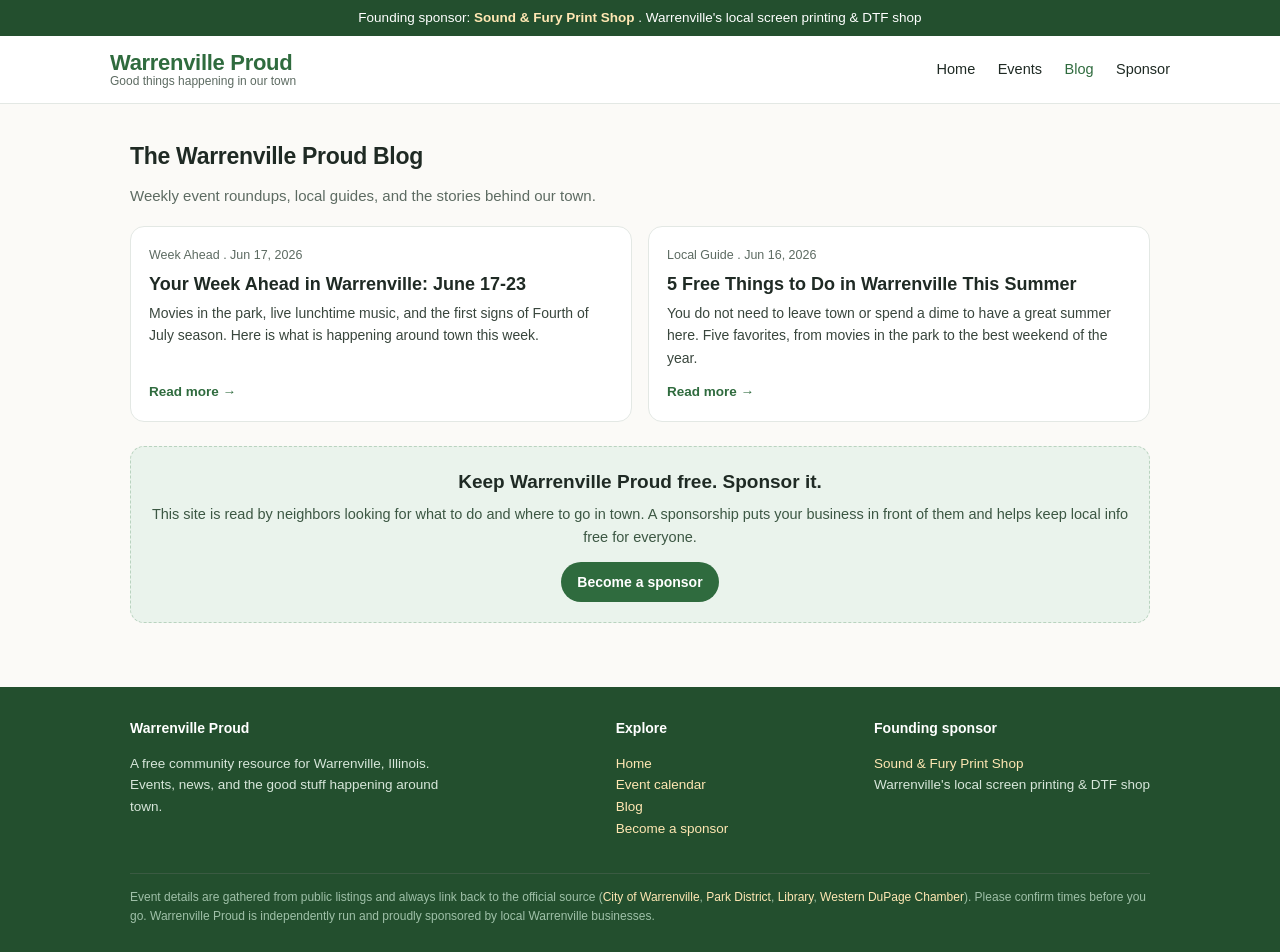
==== blog/index.html @ 882d9d4a "Initial build: Warrenville Proud local hub (site + data + generator + automation)" ====
<!DOCTYPE html>
<html lang="en">
<head>
<meta charset="UTF-8">
<meta name="viewport" content="width=device-width, initial-scale=1.0">
<title>Blog . Warrenville Proud</title>
<meta name="description" content="Local guides, event roundups, and stories from around Warrenville, Illinois.">
<link rel="stylesheet" href="../assets/style.css">
</head>
<body>
<div class="ribbon">Founding sponsor: <a href="https://soundandfuryprint.com">Sound & Fury Print Shop</a> . Warrenville's local screen printing & DTF shop</div>
<header class="site"><div class="wrap navbar">
  <a class="brand" href="../index.html" style="text-decoration:none">
    <span class="name">Warrenville Proud</span>
    <span class="tag">Good things happening in our town</span>
  </a>
  <nav class="links">
    <a href="../index.html">Home</a>
    <a href="../events.html">Events</a>
    <a href="../blog/index.html" style="color:var(--prairie)">Blog</a>
    <a href="../index.html#sponsor">Sponsor</a>
  </nav>
</div></header>

<section><div class="wrap">
  <div class="sec-head"><h2>The Warrenville Proud Blog</h2></div>
  <p class="lead">Weekly event roundups, local guides, and the stories behind our town.</p>
  <div class="grid cols-2"><div class="card">
  <span class="meta">Week Ahead . Jun 17, 2026</span>
  <h3><a href="../blog/week-ahead-2026-06-17.html" style="color:inherit">Your Week Ahead in Warrenville: June 17-23</a></h3>
  <p>Movies in the park, live lunchtime music, and the first signs of Fourth of July season. Here is what is happening around town this week.</p>
  <a class="more" href="../blog/week-ahead-2026-06-17.html">Read more &rarr;</a>
</div><div class="card">
  <span class="meta">Local Guide . Jun 16, 2026</span>
  <h3><a href="../blog/5-free-things-to-do-in-warrenville-this-summer.html" style="color:inherit">5 Free Things to Do in Warrenville This Summer</a></h3>
  <p>You do not need to leave town or spend a dime to have a great summer here. Five favorites, from movies in the park to the best weekend of the year.</p>
  <a class="more" href="../blog/5-free-things-to-do-in-warrenville-this-summer.html">Read more &rarr;</a>
</div></div>
  <div style="margin-top:24px"><div id="sponsor" class="sponsor-cta">
  <h3>Keep Warrenville Proud free. Sponsor it.</h3>
  <p>This site is read by neighbors looking for what to do and where to go in town. A sponsorship puts your business in front of them and helps keep local info free for everyone.</p>
  <a class="btn" href="mailto:hello@warrenvilleproud.com?subject=Sponsoring%20Warrenville%20Proud">Become a sponsor</a>
</div></div>
</div></section>

<footer class="site"><div class="wrap">
  <div class="cols">
    <div style="max-width:340px">
      <h4>Warrenville Proud</h4>
      <p>A free community resource for Warrenville, Illinois. Events, news, and the good stuff happening around town.</p>
    </div>
    <div>
      <h4>Explore</h4>
      <p><a href="../index.html">Home</a><br>
      <a href="../events.html">Event calendar</a><br>
      <a href="../blog/index.html">Blog</a><br>
      <a href="../index.html#sponsor">Become a sponsor</a></p>
    </div>
    <div style="max-width:300px">
      <h4>Founding sponsor</h4>
      <p><a href="https://soundandfuryprint.com">Sound & Fury Print Shop</a><br>Warrenville's local screen printing & DTF shop</p>
    </div>
  </div>
  <div class="fine">
    Event details are gathered from public listings and always link back to the official source
    (<a href="https://www.warrenville.il.us/395/Community-Events">City of Warrenville</a>,
    <a href="https://www.warrenvilleparks.org/events/">Park District</a>,
    <a href="https://www.warrenville.com/events">Library</a>,
    <a href="http://westerndupagechamber.chambermaster.com/events/calendar">Western DuPage Chamber</a>).
    Please confirm times before you go. Warrenville Proud is independently run and proudly sponsored by local Warrenville businesses.
  </div>
</div></footer>
</body>
</html>
---- assets/style.css ----
/* Warrenville Proud - shared styles. Civic, warm, prairie-town feel. Light mode. */
:root{
  --prairie:#2f6b3e; --prairie-dk:#234f2e; --prairie-bg:#eaf3ec;
  --gold:#c98a1b; --gold-bg:#fbf2df;
  --ink:#1f2a24; --muted:#5d6b62; --line:#e3e8e4; --bg:#fbfaf7; --card:#ffffff;
  --sky:#2e6fa3;
}
*{box-sizing:border-box}
html{scroll-behavior:smooth}
body{margin:0;background:var(--bg);color:var(--ink);font-family:-apple-system,BlinkMacSystemFont,"Segoe UI",Roboto,Helvetica,Arial,sans-serif;line-height:1.6;}
a{color:var(--prairie);text-decoration:none}
a:hover{text-decoration:underline}
img{max-width:100%}
.wrap{max-width:1060px;margin:0 auto;padding:0 20px}

/* sponsor ribbon */
.ribbon{background:var(--prairie-dk);color:#fff;font-size:13.5px;text-align:center;padding:7px 12px}
.ribbon a{color:#ffe7b3;font-weight:600}
.ribbon a:hover{color:#fff}

/* header / nav */
header.site{background:var(--card);border-bottom:1px solid var(--line)}
.navbar{display:flex;align-items:center;justify-content:space-between;padding:14px 0;gap:16px}
.brand{display:flex;flex-direction:column;line-height:1.15}
.brand .name{font-size:22px;font-weight:800;color:var(--prairie);letter-spacing:-0.3px}
.brand .tag{font-size:12px;color:var(--muted)}
nav.links a{margin-left:18px;font-size:14.5px;color:var(--ink);font-weight:500}
nav.links a:hover{color:var(--prairie);text-decoration:none}

/* hero */
.hero{background:linear-gradient(160deg,var(--prairie) 0%,var(--prairie-dk) 100%);color:#fff;padding:44px 0 40px}
.hero h1{font-size:34px;margin:0 0 8px;letter-spacing:-0.5px}
.hero p{font-size:17px;margin:0;max-width:640px;color:#e7f1e9}
.hero .cta{margin-top:18px;display:inline-block;background:var(--gold);color:#3a2a08;font-weight:700;padding:11px 20px;border-radius:999px;font-size:14.5px}
.hero .cta:hover{background:#e0a02c;text-decoration:none}

/* sections */
section{padding:34px 0}
.sec-head{display:flex;align-items:baseline;justify-content:space-between;margin-bottom:16px}
.sec-head h2{font-size:23px;margin:0;letter-spacing:-0.3px}
.sec-head a{font-size:14px;font-weight:600}
.lead{color:var(--muted);font-size:15px;margin:-6px 0 18px}

/* cards grid */
.grid{display:grid;gap:16px}
.grid.cols-3{grid-template-columns:repeat(3,1fr)}
.grid.cols-2{grid-template-columns:repeat(2,1fr)}
.card{background:var(--card);border:1px solid var(--line);border-radius:14px;padding:18px;display:flex;flex-direction:column}
.card h3{margin:0 0 6px;font-size:18px;line-height:1.25}
.card .meta{font-size:12.5px;color:var(--muted);margin-bottom:8px}
.card p{margin:0 0 12px;font-size:14px;color:#39463d}
.card .more{margin-top:auto;font-size:13.5px;font-weight:600}

/* event row */
.events-list{display:flex;flex-direction:column;gap:10px}
.event{display:flex;gap:16px;background:var(--card);border:1px solid var(--line);border-radius:12px;padding:14px 16px}
.event .when{flex:0 0 84px;text-align:center;background:var(--prairie-bg);border-radius:10px;padding:8px 4px;height:fit-content}
.event .when .mo{font-size:11px;text-transform:uppercase;letter-spacing:.5px;color:var(--prairie);font-weight:700}
.event .when .day{font-size:24px;font-weight:800;color:var(--prairie-dk);line-height:1}
.event .when .dow{font-size:11px;color:var(--muted)}
.event .body h3{margin:0 0 3px;font-size:17px}
.event .body .det{font-size:12.5px;color:var(--muted);margin-bottom:5px}
.event .body p{margin:0 0 6px;font-size:13.5px;color:#39463d}
.event .pill{display:inline-block;font-size:11px;font-weight:600;background:var(--gold-bg);color:var(--gold);padding:2px 9px;border-radius:999px;margin-bottom:5px}

/* spotlight */
.spotlight{background:var(--gold-bg);border:1px solid #efdcb0;border-radius:16px;padding:22px}
.spotlight .kicker{font-size:12px;font-weight:700;text-transform:uppercase;letter-spacing:.6px;color:var(--gold)}
.spotlight h3{margin:4px 0 6px;font-size:21px}
.spotlight p{margin:0 0 12px;font-size:14.5px;color:#4a3d23}
.spotlight .founding{font-size:12px;color:#7a6326;margin-top:10px}
.btn{display:inline-block;background:var(--prairie);color:#fff;font-weight:600;padding:9px 16px;border-radius:999px;font-size:14px}
.btn:hover{background:var(--prairie-dk);text-decoration:none}

/* sponsor CTA strip */
.sponsor-cta{background:var(--prairie-bg);border:1px dashed #b9d3bf;border-radius:14px;padding:20px;text-align:center}
.sponsor-cta h3{margin:0 0 6px;font-size:19px}
.sponsor-cta p{margin:0 0 12px;color:#3c5743;font-size:14.5px}

/* article */
.article{max-width:720px;margin:0 auto}
.article .kicker{color:var(--prairie);font-weight:700;font-size:13px;text-transform:uppercase;letter-spacing:.5px}
.article h1{font-size:30px;margin:6px 0 6px;letter-spacing:-0.4px;line-height:1.2}
.article .byline{color:var(--muted);font-size:13.5px;margin-bottom:22px}
.article p{font-size:16px;margin:0 0 16px}
.article h2{font-size:21px;margin:26px 0 10px}
.article ul{font-size:16px;margin:0 0 16px;padding-left:22px}
.article li{margin-bottom:6px}
.sponsor-note{background:var(--gold-bg);border-left:4px solid var(--gold);border-radius:8px;padding:14px 16px;margin:26px 0 0;font-size:14px;color:#4a3d23}
.sponsor-note b{color:#7a5a13}

/* footer */
footer.site{background:var(--prairie-dk);color:#d7e6da;margin-top:30px;padding:30px 0 26px;font-size:13.5px}
footer.site a{color:#ffe7b3}
footer.site .cols{display:flex;justify-content:space-between;gap:24px;flex-wrap:wrap}
footer.site h4{color:#fff;margin:0 0 8px;font-size:14px}
footer.site .fine{margin-top:20px;padding-top:14px;border-top:1px solid #3a5a42;color:#9fc0a8;font-size:12px}

@media(max-width:820px){
  .grid.cols-3,.grid.cols-2{grid-template-columns:1fr}
  .navbar{flex-direction:column;align-items:flex-start;gap:8px}
  nav.links a{margin-left:0;margin-right:16px}
  .hero h1{font-size:27px}
}
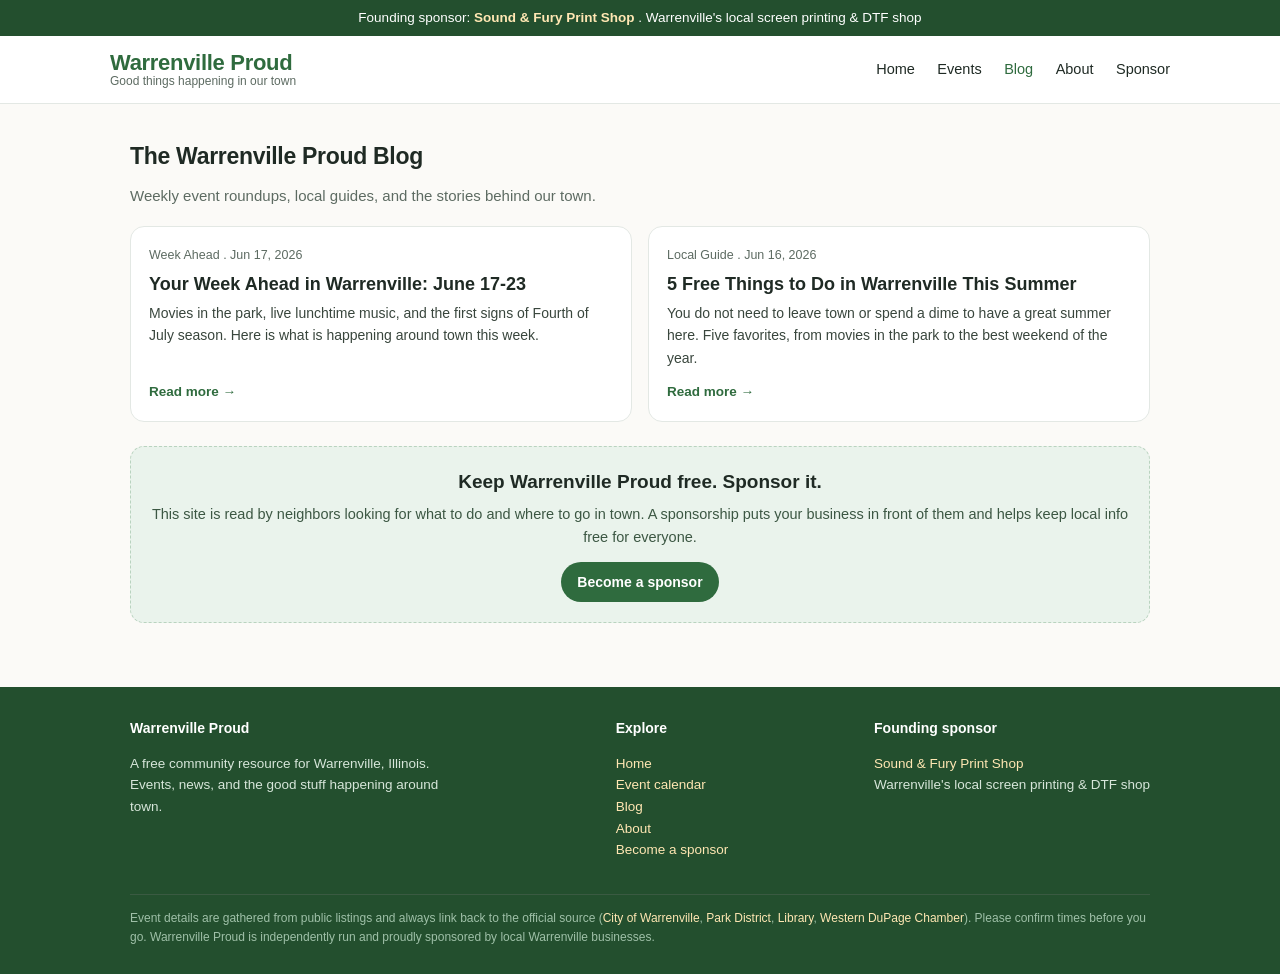
==== commit a47dfe11: "Launch Warrenville Proud: full site, SEO/GEO, assets, automation docs Co-Authored-By: Claude Opus 4." ====
--- a/blog/index.html
+++ b/blog/index.html
@@ -3,12 +3,38 @@
 <head>
 <meta charset="UTF-8">
 <meta name="viewport" content="width=device-width, initial-scale=1.0">
-<title>Blog . Warrenville Proud</title>
-<meta name="description" content="Local guides, event roundups, and stories from around Warrenville, Illinois.">
+<title>Warrenville Blog: Local Guides &amp; Event Roundups | Warrenville Proud</title>
+<meta name="description" content="Local guides, weekly event roundups, and stories from around Warrenville, Illinois.">
+<link rel="canonical" href="https://warrenvilleproud.com/blog/index.html">
+<meta name="robots" content="index,follow,max-image-preview:large,max-snippet:-1">
+<meta name="author" content="Warrenville Proud">
+<meta name="geo.region" content="US-IL">
+<meta name="geo.placename" content="Warrenville, Illinois">
+<meta name="geo.position" content="41.8186;-88.1762">
+<meta name="ICBM" content="41.8186, -88.1762">
+<meta name="theme-color" content="#2f6b3e">
+<meta property="og:type" content="website">
+<meta property="og:site_name" content="Warrenville Proud">
+<meta property="og:title" content="Warrenville Blog: Local Guides &amp; Event Roundups | Warrenville Proud">
+<meta property="og:description" content="Local guides, weekly event roundups, and stories from around Warrenville, Illinois.">
+<meta property="og:url" content="https://warrenvilleproud.com/blog/index.html">
+<meta property="og:image" content="https://warrenvilleproud.com/assets/og-image.png">
+<meta property="og:locale" content="en_US">
+<meta name="twitter:card" content="summary_large_image">
+<meta name="twitter:title" content="Warrenville Blog: Local Guides &amp; Event Roundups | Warrenville Proud">
+<meta name="twitter:description" content="Local guides, weekly event roundups, and stories from around Warrenville, Illinois.">
+<meta name="twitter:image" content="https://warrenvilleproud.com/assets/og-image.png">
+<link rel="icon" href="../assets/favicon.png" type="image/png">
+<link rel="apple-touch-icon" href="../assets/apple-touch-icon.png">
+<link rel="sitemap" type="application/xml" href="https://warrenvilleproud.com/sitemap.xml">
 <link rel="stylesheet" href="../assets/style.css">
+<script type="application/ld+json">{"@context": "https://schema.org", "@type": "Organization", "@id": "https://warrenvilleproud.com/#org", "name": "Warrenville Proud", "url": "https://warrenvilleproud.com/", "logo": "https://warrenvilleproud.com/assets/og-image.png", "image": "https://warrenvilleproud.com/assets/og-image.png", "description": "A free, community-run guide to events and local life in Warrenville, Illinois.", "areaServed": {"@type": "City", "name": "Warrenville, Illinois"}, "knowsAbout": ["Warrenville Illinois events", "DuPage County community events", "local Warrenville news"], "sponsor": {"@type": "Organization", "name": "Sound & Fury Print Shop", "url": "https://soundandfuryprint.com", "description": "Warrenville-based screen printing and DTF custom apparel shop."}}</script>
+<script type="application/ld+json">{"@context": "https://schema.org", "@type": "WebSite", "@id": "https://warrenvilleproud.com/#website", "name": "Warrenville Proud", "url": "https://warrenvilleproud.com/", "inLanguage": "en-US", "publisher": {"@id": "https://warrenvilleproud.com/#org"}}</script>
+<script type="application/ld+json">{"@context": "https://schema.org", "@type": "Blog", "url": "https://warrenvilleproud.com/blog/index.html", "name": "Warrenville Proud Blog", "publisher": {"@id": "https://warrenvilleproud.com/#org"}}</script>
+<script type="application/ld+json">{"@context": "https://schema.org", "@type": "BreadcrumbList", "itemListElement": [{"@type": "ListItem", "position": 1, "name": "Home", "item": "https://warrenvilleproud.com/"}, {"@type": "ListItem", "position": 2, "name": "Blog", "item": "https://warrenvilleproud.com/blog/index.html"}]}</script>
 </head>
 <body>
-<div class="ribbon">Founding sponsor: <a href="https://soundandfuryprint.com">Sound & Fury Print Shop</a> . Warrenville's local screen printing & DTF shop</div>
+<div class="ribbon">Founding sponsor: <a href="https://soundandfuryprint.com">Sound &amp; Fury Print Shop</a> . Warrenville&#x27;s local screen printing &amp; DTF shop</div>
 <header class="site"><div class="wrap navbar">
   <a class="brand" href="../index.html" style="text-decoration:none">
     <span class="name">Warrenville Proud</span>
@@ -18,6 +44,7 @@
     <a href="../index.html">Home</a>
     <a href="../events.html">Events</a>
     <a href="../blog/index.html" style="color:var(--prairie)">Blog</a>
+    <a href="../about.html">About</a>
     <a href="../index.html#sponsor">Sponsor</a>
   </nav>
 </div></header>
@@ -54,11 +81,12 @@
       <p><a href="../index.html">Home</a><br>
       <a href="../events.html">Event calendar</a><br>
       <a href="../blog/index.html">Blog</a><br>
+      <a href="../about.html">About</a><br>
       <a href="../index.html#sponsor">Become a sponsor</a></p>
     </div>
     <div style="max-width:300px">
       <h4>Founding sponsor</h4>
-      <p><a href="https://soundandfuryprint.com">Sound & Fury Print Shop</a><br>Warrenville's local screen printing & DTF shop</p>
+      <p><a href="https://soundandfuryprint.com">Sound &amp; Fury Print Shop</a><br>Warrenville&#x27;s local screen printing &amp; DTF shop</p>
     </div>
   </div>
   <div class="fine">
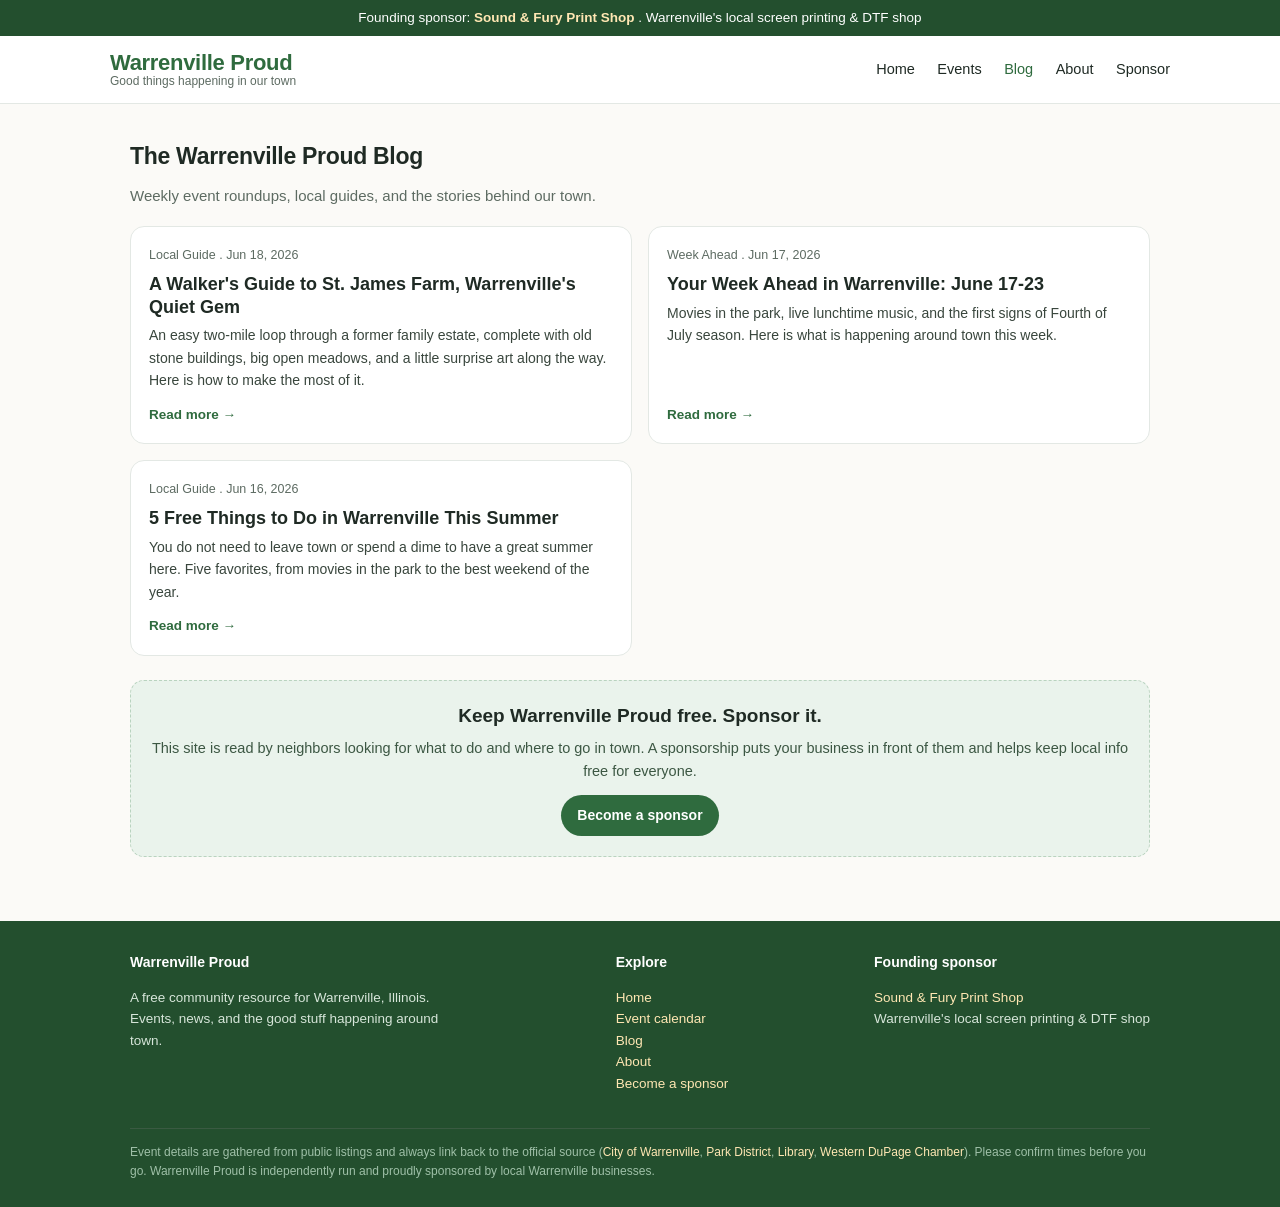
==== commit 33948c49: "Weekly update: 2026-06-18 (St. James Farm trail guide + spotlight rotation)" ====
--- a/blog/index.html
+++ b/blog/index.html
@@ -53,6 +53,11 @@
   <div class="sec-head"><h2>The Warrenville Proud Blog</h2></div>
   <p class="lead">Weekly event roundups, local guides, and the stories behind our town.</p>
   <div class="grid cols-2"><div class="card">
+  <span class="meta">Local Guide . Jun 18, 2026</span>
+  <h3><a href="../blog/st-james-farm-warrenville-trail-guide.html" style="color:inherit">A Walker&#x27;s Guide to St. James Farm, Warrenville&#x27;s Quiet Gem</a></h3>
+  <p>An easy two-mile loop through a former family estate, complete with old stone buildings, big open meadows, and a little surprise art along the way. Here is how to make the most of it.</p>
+  <a class="more" href="../blog/st-james-farm-warrenville-trail-guide.html">Read more &rarr;</a>
+</div><div class="card">
   <span class="meta">Week Ahead . Jun 17, 2026</span>
   <h3><a href="../blog/week-ahead-2026-06-17.html" style="color:inherit">Your Week Ahead in Warrenville: June 17-23</a></h3>
   <p>Movies in the park, live lunchtime music, and the first signs of Fourth of July season. Here is what is happening around town this week.</p>
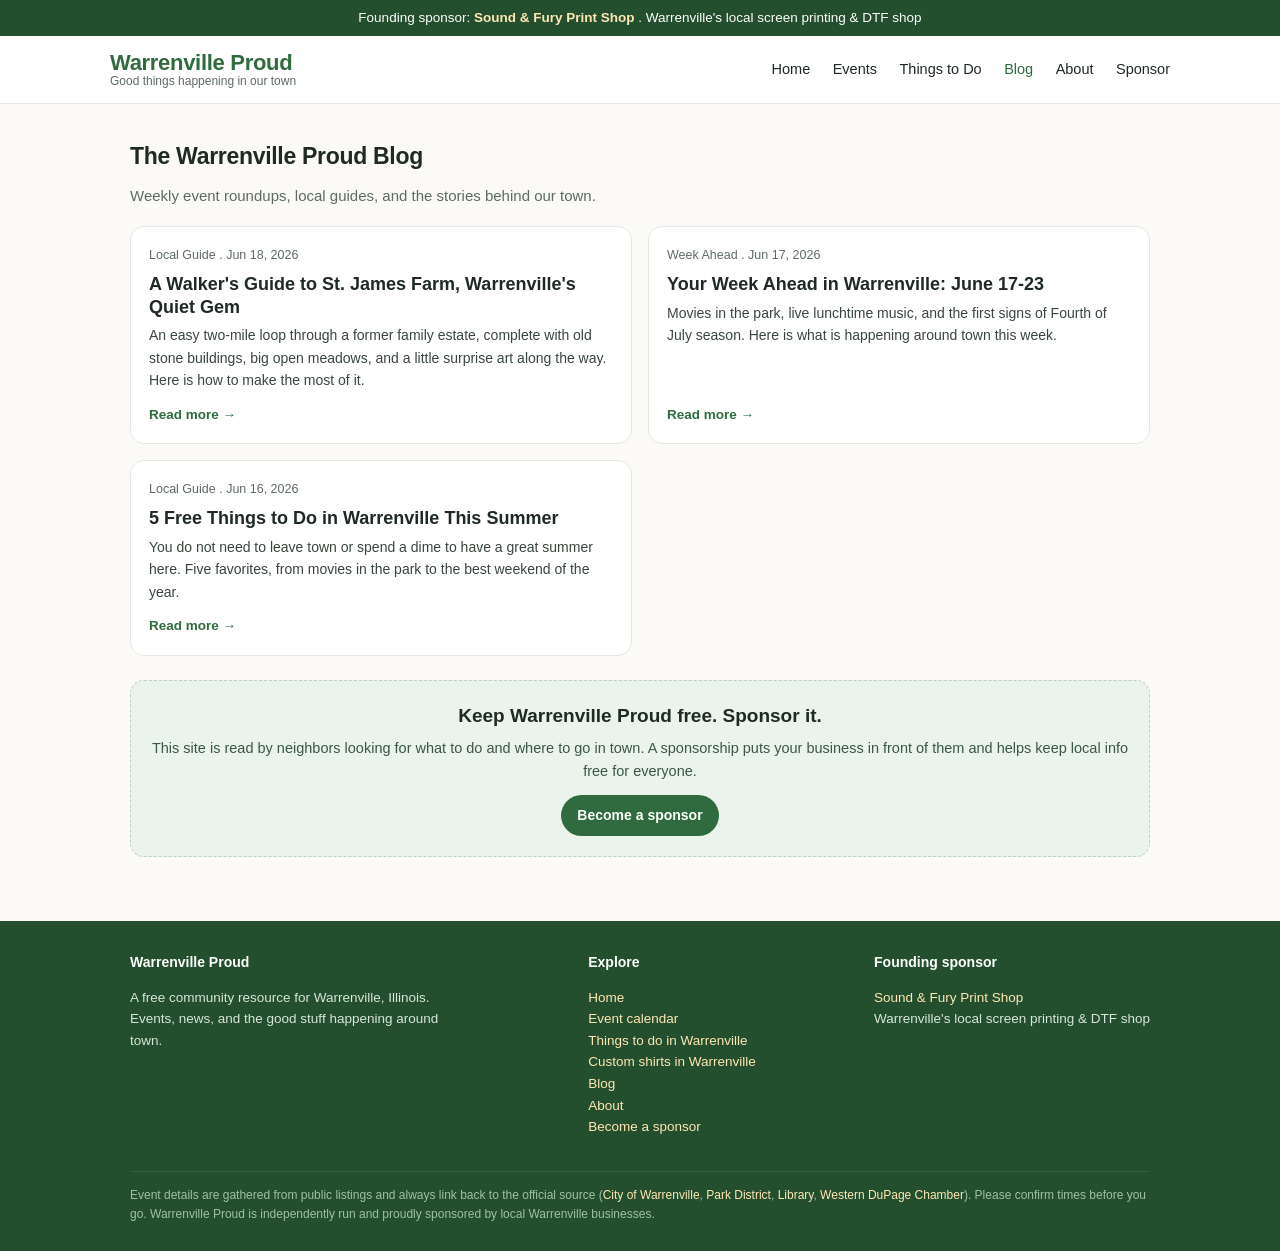
==== commit 3aaba7ba: "SEO/GEO build-out: GA4 wiring, UTM funnel tracking, bridge page, pillar page, RSS - Tier 1: GA4 snip" ====
--- a/blog/index.html
+++ b/blog/index.html
@@ -27,6 +27,7 @@
 <link rel="icon" href="../assets/favicon.png" type="image/png">
 <link rel="apple-touch-icon" href="../assets/apple-touch-icon.png">
 <link rel="sitemap" type="application/xml" href="https://warrenvilleproud.com/sitemap.xml">
+<link rel="alternate" type="application/rss+xml" title="Warrenville Proud blog" href="https://warrenvilleproud.com/feed.xml">
 <link rel="stylesheet" href="../assets/style.css">
 <script type="application/ld+json">{"@context": "https://schema.org", "@type": "Organization", "@id": "https://warrenvilleproud.com/#org", "name": "Warrenville Proud", "url": "https://warrenvilleproud.com/", "logo": "https://warrenvilleproud.com/assets/og-image.png", "image": "https://warrenvilleproud.com/assets/og-image.png", "description": "A free, community-run guide to events and local life in Warrenville, Illinois.", "areaServed": {"@type": "City", "name": "Warrenville, Illinois"}, "knowsAbout": ["Warrenville Illinois events", "DuPage County community events", "local Warrenville news"], "sponsor": {"@type": "Organization", "name": "Sound & Fury Print Shop", "url": "https://soundandfuryprint.com", "description": "Warrenville-based screen printing and DTF custom apparel shop."}}</script>
 <script type="application/ld+json">{"@context": "https://schema.org", "@type": "WebSite", "@id": "https://warrenvilleproud.com/#website", "name": "Warrenville Proud", "url": "https://warrenvilleproud.com/", "inLanguage": "en-US", "publisher": {"@id": "https://warrenvilleproud.com/#org"}}</script>
@@ -34,7 +35,7 @@
 <script type="application/ld+json">{"@context": "https://schema.org", "@type": "BreadcrumbList", "itemListElement": [{"@type": "ListItem", "position": 1, "name": "Home", "item": "https://warrenvilleproud.com/"}, {"@type": "ListItem", "position": 2, "name": "Blog", "item": "https://warrenvilleproud.com/blog/index.html"}]}</script>
 </head>
 <body>
-<div class="ribbon">Founding sponsor: <a href="https://soundandfuryprint.com">Sound &amp; Fury Print Shop</a> . Warrenville&#x27;s local screen printing &amp; DTF shop</div>
+<div class="ribbon">Founding sponsor: <a href="https://soundandfuryprint.com?utm_source=warrenvilleproud&amp;utm_medium=referral&amp;utm_campaign=sponsorship&amp;utm_content=ribbon">Sound &amp; Fury Print Shop</a> . Warrenville&#x27;s local screen printing &amp; DTF shop</div>
 <header class="site"><div class="wrap navbar">
   <a class="brand" href="../index.html" style="text-decoration:none">
     <span class="name">Warrenville Proud</span>
@@ -43,6 +44,7 @@
   <nav class="links">
     <a href="../index.html">Home</a>
     <a href="../events.html">Events</a>
+    <a href="../things-to-do-in-warrenville.html">Things to Do</a>
     <a href="../blog/index.html" style="color:var(--prairie)">Blog</a>
     <a href="../about.html">About</a>
     <a href="../index.html#sponsor">Sponsor</a>
@@ -85,13 +87,15 @@
       <h4>Explore</h4>
       <p><a href="../index.html">Home</a><br>
       <a href="../events.html">Event calendar</a><br>
+      <a href="../things-to-do-in-warrenville.html">Things to do in Warrenville</a><br>
+      <a href="../custom-shirts-warrenville.html">Custom shirts in Warrenville</a><br>
       <a href="../blog/index.html">Blog</a><br>
       <a href="../about.html">About</a><br>
       <a href="../index.html#sponsor">Become a sponsor</a></p>
     </div>
     <div style="max-width:300px">
       <h4>Founding sponsor</h4>
-      <p><a href="https://soundandfuryprint.com">Sound &amp; Fury Print Shop</a><br>Warrenville&#x27;s local screen printing &amp; DTF shop</p>
+      <p><a href="https://soundandfuryprint.com?utm_source=warrenvilleproud&amp;utm_medium=referral&amp;utm_campaign=sponsorship&amp;utm_content=footer">Sound &amp; Fury Print Shop</a><br>Warrenville&#x27;s local screen printing &amp; DTF shop</p>
     </div>
   </div>
   <div class="fine">
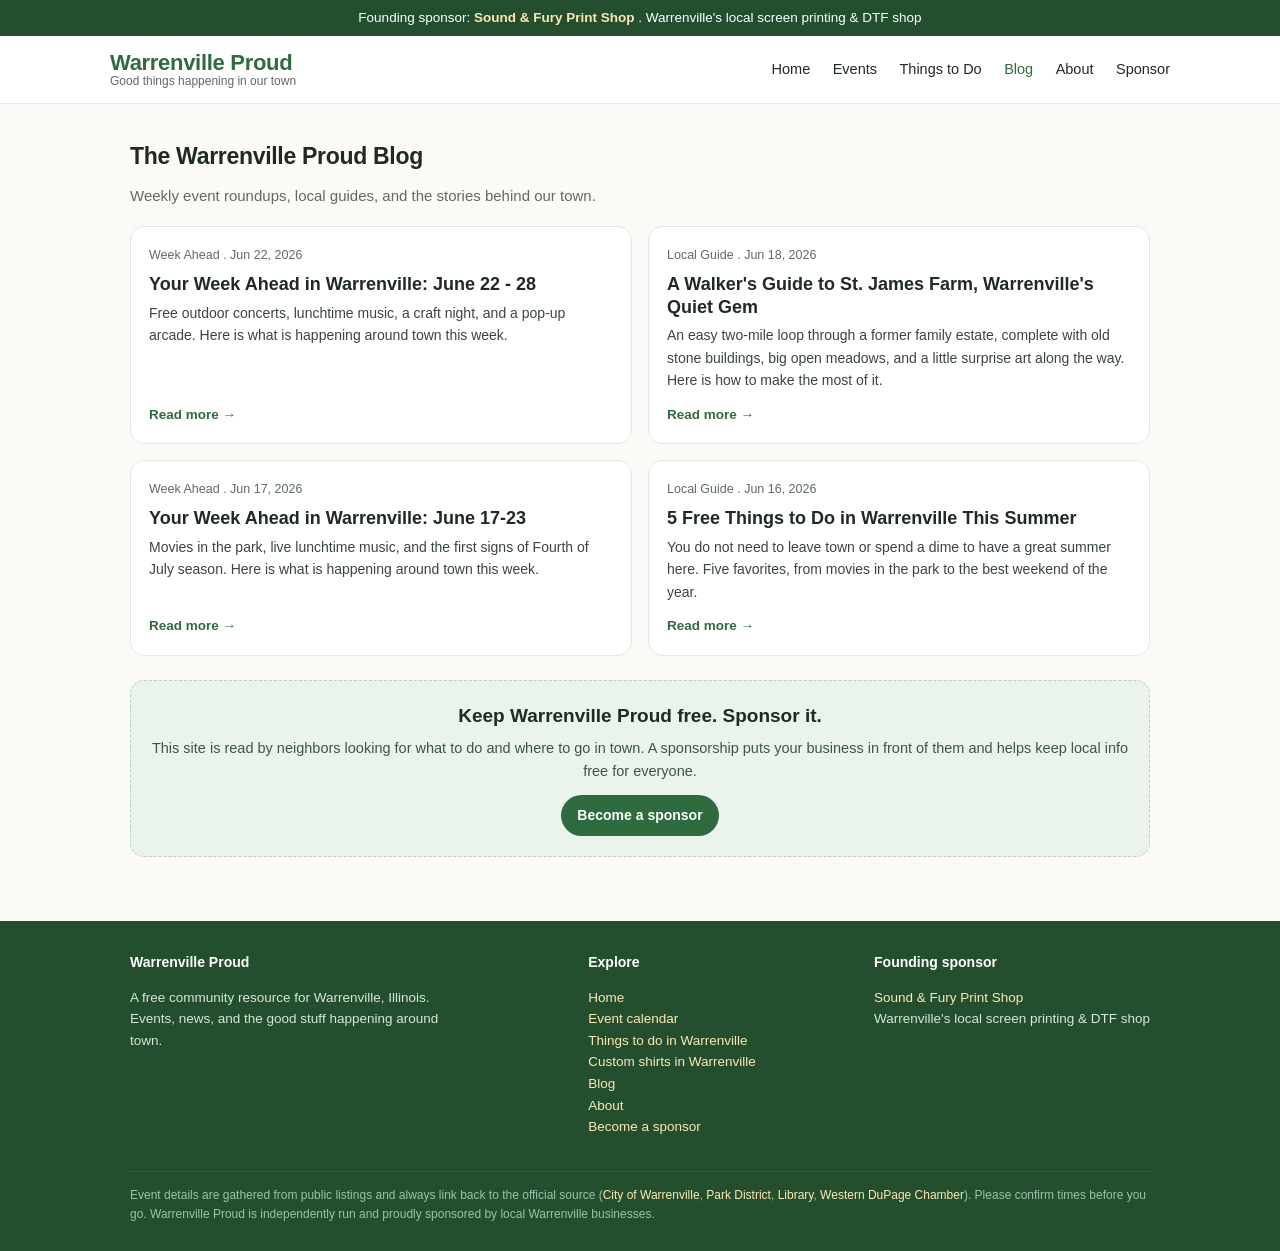
==== commit 24ebeb1d: "Weekly update: 2026-06-22 (calendar refresh + Week Ahead post for June 22-28)" ====
--- a/blog/index.html
+++ b/blog/index.html
@@ -55,6 +55,11 @@
   <div class="sec-head"><h2>The Warrenville Proud Blog</h2></div>
   <p class="lead">Weekly event roundups, local guides, and the stories behind our town.</p>
   <div class="grid cols-2"><div class="card">
+  <span class="meta">Week Ahead . Jun 22, 2026</span>
+  <h3><a href="../blog/week-ahead-2026-06-22.html" style="color:inherit">Your Week Ahead in Warrenville: June 22 - 28</a></h3>
+  <p>Free outdoor concerts, lunchtime music, a craft night, and a pop-up arcade. Here is what is happening around town this week.</p>
+  <a class="more" href="../blog/week-ahead-2026-06-22.html">Read more &rarr;</a>
+</div><div class="card">
   <span class="meta">Local Guide . Jun 18, 2026</span>
   <h3><a href="../blog/st-james-farm-warrenville-trail-guide.html" style="color:inherit">A Walker&#x27;s Guide to St. James Farm, Warrenville&#x27;s Quiet Gem</a></h3>
   <p>An easy two-mile loop through a former family estate, complete with old stone buildings, big open meadows, and a little surprise art along the way. Here is how to make the most of it.</p>
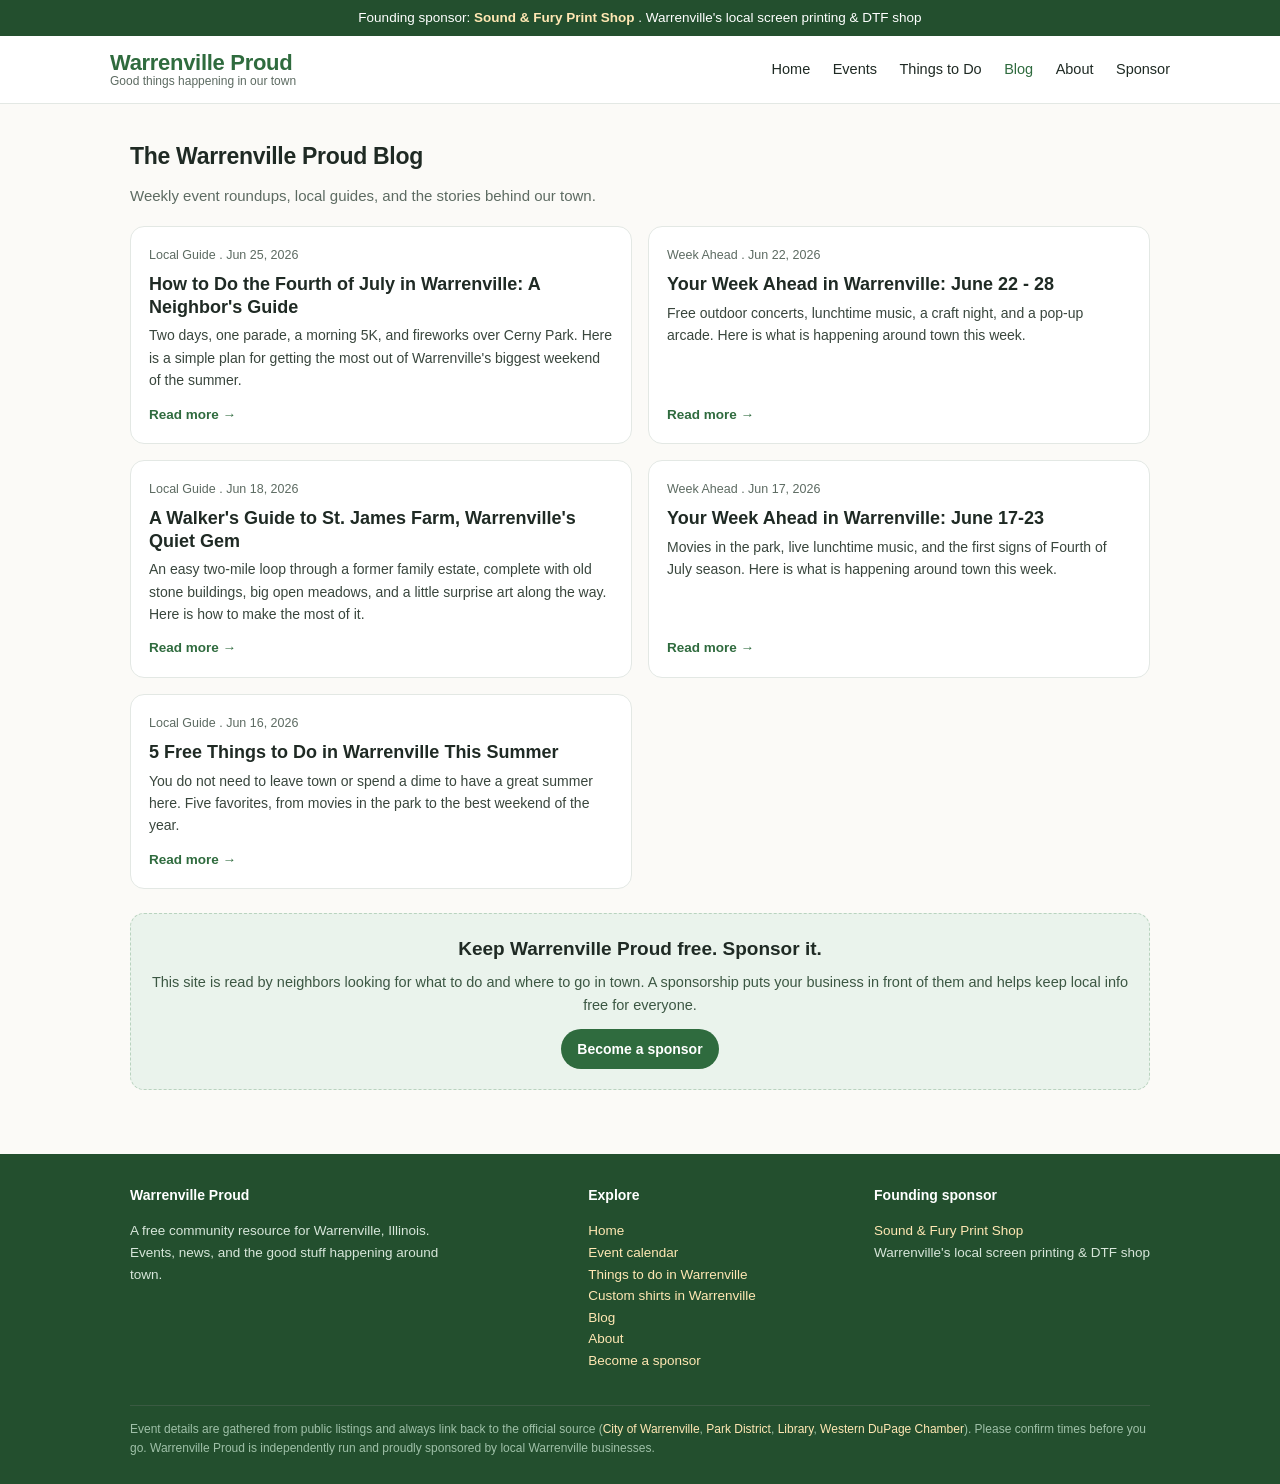
==== commit 23aeadd3: "Weekly update: 2026-06-25 (Thursday: Fourth of July guide post + spotlight rotation)" ====
--- a/blog/index.html
+++ b/blog/index.html
@@ -24,7 +24,8 @@
 <meta name="twitter:title" content="Warrenville Blog: Local Guides &amp; Event Roundups | Warrenville Proud">
 <meta name="twitter:description" content="Local guides, weekly event roundups, and stories from around Warrenville, Illinois.">
 <meta name="twitter:image" content="https://warrenvilleproud.com/assets/og-image.png">
-<link rel="icon" href="../assets/favicon.png" type="image/png">
+<link rel="icon" href="/favicon.ico" sizes="any">
+<link rel="icon" type="image/png" href="../assets/favicon.png" sizes="96x96">
 <link rel="apple-touch-icon" href="../assets/apple-touch-icon.png">
 <link rel="sitemap" type="application/xml" href="https://warrenvilleproud.com/sitemap.xml">
 <link rel="alternate" type="application/rss+xml" title="Warrenville Proud blog" href="https://warrenvilleproud.com/feed.xml">
@@ -55,6 +56,11 @@
   <div class="sec-head"><h2>The Warrenville Proud Blog</h2></div>
   <p class="lead">Weekly event roundups, local guides, and the stories behind our town.</p>
   <div class="grid cols-2"><div class="card">
+  <span class="meta">Local Guide . Jun 25, 2026</span>
+  <h3><a href="../blog/fourth-of-july-warrenville-guide.html" style="color:inherit">How to Do the Fourth of July in Warrenville: A Neighbor&#x27;s Guide</a></h3>
+  <p>Two days, one parade, a morning 5K, and fireworks over Cerny Park. Here is a simple plan for getting the most out of Warrenville&#x27;s biggest weekend of the summer.</p>
+  <a class="more" href="../blog/fourth-of-july-warrenville-guide.html">Read more &rarr;</a>
+</div><div class="card">
   <span class="meta">Week Ahead . Jun 22, 2026</span>
   <h3><a href="../blog/week-ahead-2026-06-22.html" style="color:inherit">Your Week Ahead in Warrenville: June 22 - 28</a></h3>
   <p>Free outdoor concerts, lunchtime music, a craft night, and a pop-up arcade. Here is what is happening around town this week.</p>
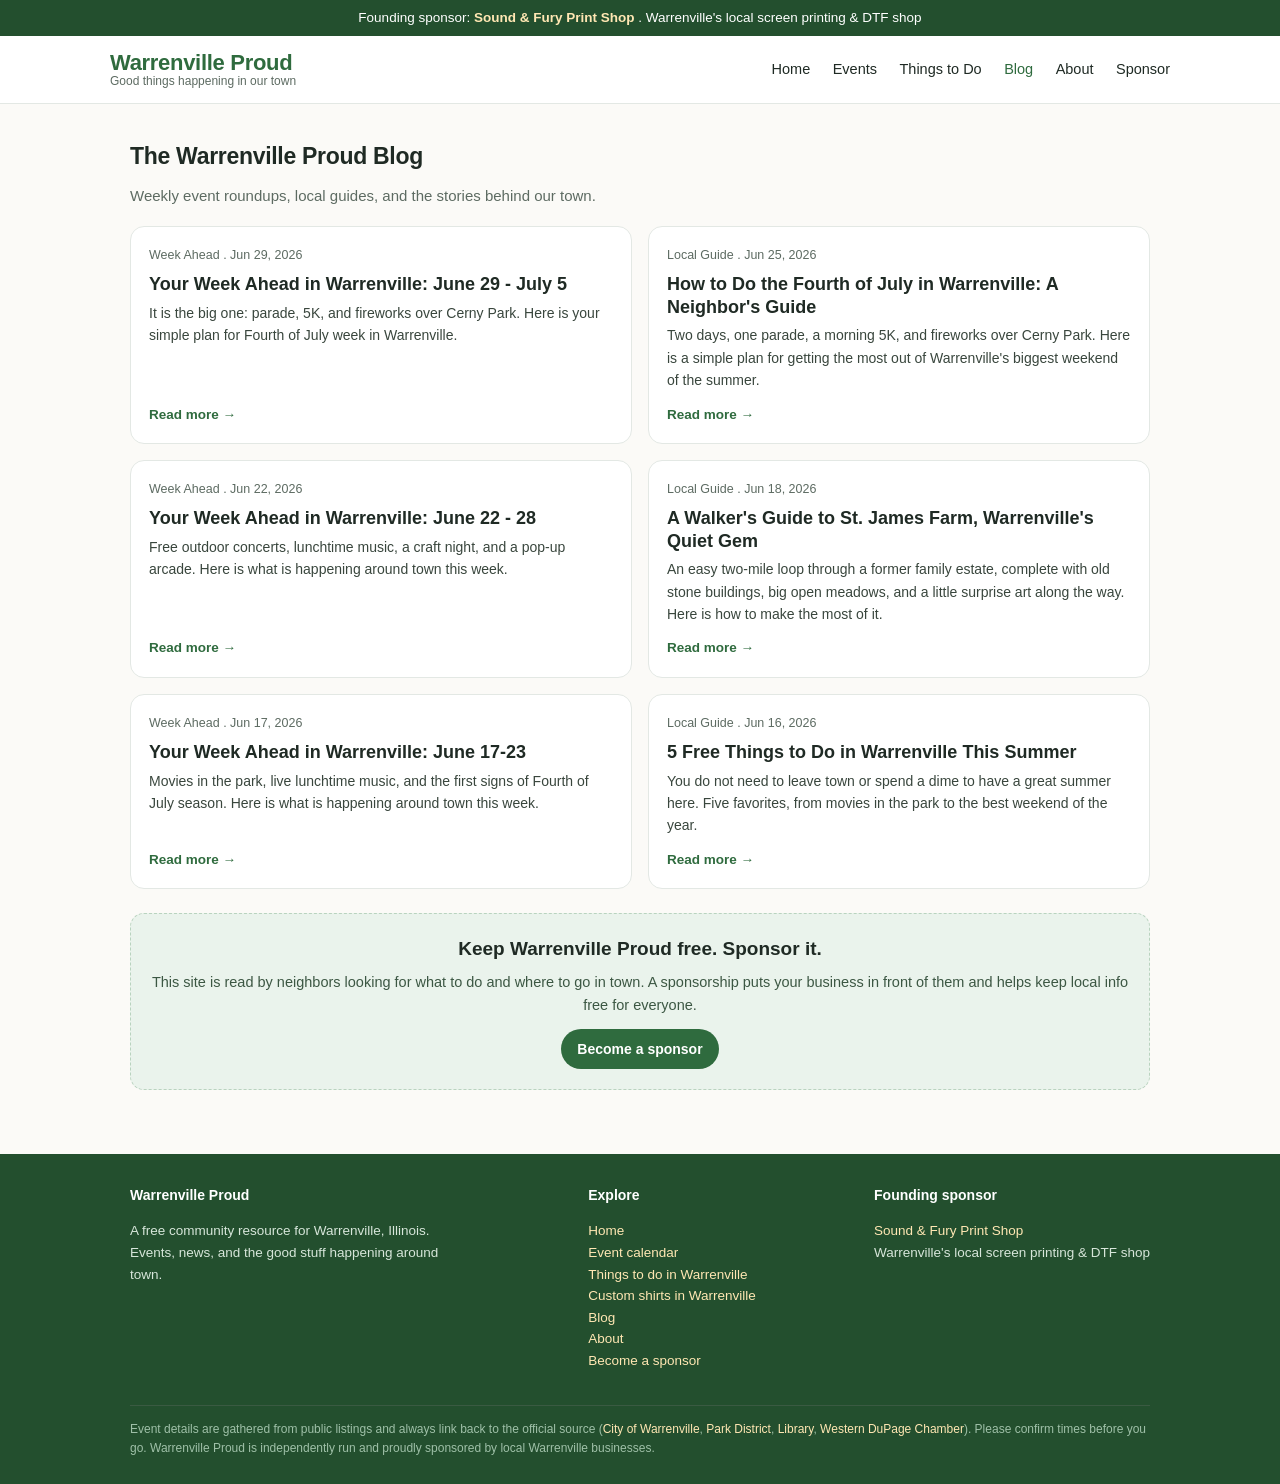
==== commit 6e3b7f73: "Weekly update: 2026-06-29 (Fourth of July week calendar refresh + Week Ahead post, added Concerts on" ====
--- a/blog/index.html
+++ b/blog/index.html
@@ -56,6 +56,11 @@
   <div class="sec-head"><h2>The Warrenville Proud Blog</h2></div>
   <p class="lead">Weekly event roundups, local guides, and the stories behind our town.</p>
   <div class="grid cols-2"><div class="card">
+  <span class="meta">Week Ahead . Jun 29, 2026</span>
+  <h3><a href="../blog/week-ahead-2026-06-29.html" style="color:inherit">Your Week Ahead in Warrenville: June 29 - July 5</a></h3>
+  <p>It is the big one: parade, 5K, and fireworks over Cerny Park. Here is your simple plan for Fourth of July week in Warrenville.</p>
+  <a class="more" href="../blog/week-ahead-2026-06-29.html">Read more &rarr;</a>
+</div><div class="card">
   <span class="meta">Local Guide . Jun 25, 2026</span>
   <h3><a href="../blog/fourth-of-july-warrenville-guide.html" style="color:inherit">How to Do the Fourth of July in Warrenville: A Neighbor&#x27;s Guide</a></h3>
   <p>Two days, one parade, a morning 5K, and fireworks over Cerny Park. Here is a simple plan for getting the most out of Warrenville&#x27;s biggest weekend of the summer.</p>
